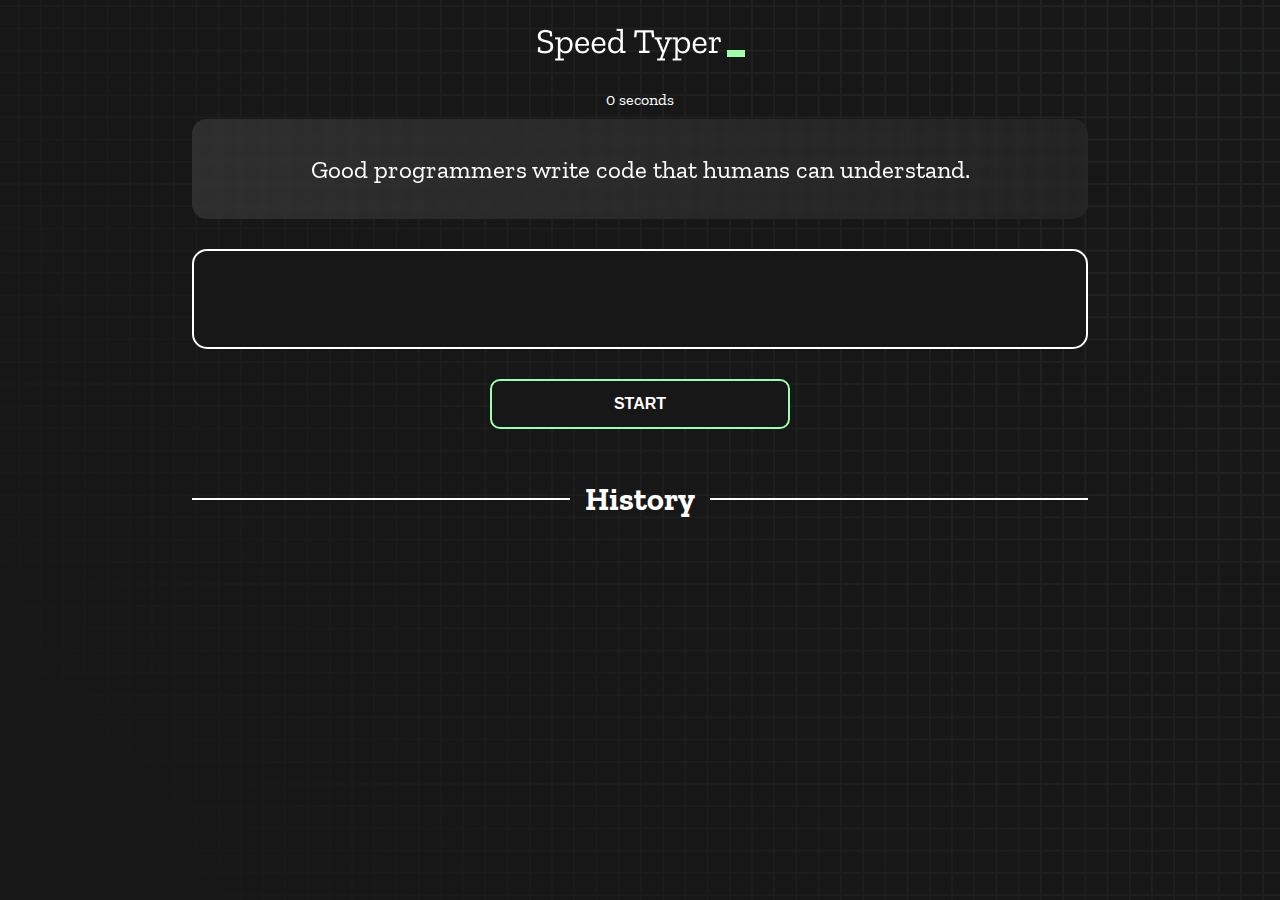
==== index.html @ 53803b2c "added" ====
<!DOCTYPE html>
<html lang="en">

<head>
    <meta charset="UTF-8" />
    <meta http-equiv="X-UA-Compatible" content="IE=edge" />
    <meta name="viewport" content="width=device-width, initial-scale=1.0" />
    <title>Speed Monster Mamun</title>
    <link rel="stylesheet" href="styles.css" />
    <link rel="preconnect" href="https://fonts.googleapis.com" />
    <link rel="preconnect" href="https://fonts.gstatic.com" crossorigin />
    <link href="https://fonts.googleapis.com/css2?family=Zilla+Slab:wght@300;400;500&display=swap" rel="stylesheet" />
</head>

<body>
    <h1 class="title"><img src="./logo.png" /></h1>
    <div id="show-time">0 seconds</div>

    <div class="box-container">
        <div id="question"></div>

        <div id="display" class="inactive"></div>

        <div class="buttons">
            <button id="starts">START</button>
        </div>

        <div class="divider-container">
            <div class="line"></div>
            <h1 class="title2">History</h1>
            <div class="line"></div>
        </div>
        <div id="histories"></div>
    </div>

    <div id="countdown"></div>
    <div id="modal-background" class="hidden"></div>
    <div id="result" class="hidden"></div>

    <script src="./history.js"></script>
    <script src="./script.js"></script>
</body>

</html>
---- styles.css ----
* {
  padding: 0;
  margin: 0;
  box-sizing: border-box;
}

body {
  background-image: url("./bg.png");
  background-size: cover;
  background-position: left top;
  font-family: "Zilla Slab", serif;
}

.box-container {
  width: 70%;
  margin: 0 auto;
}

#question {
  height: 100px;
  display: flex;
  align-items: center;
  justify-content: center;
  color: white;
  font-size: 25px;
  border-radius: 15px;
  background: rgb(255, 255, 255);
  background: linear-gradient(
    92.49deg,
    rgba(255, 255, 255, 0.1) 0.18%,
    rgba(255, 255, 255, 0.05) 99.85%
  );
  backdrop-filter: blur(5px);
  margin-bottom: 30px;
}

#display {
  height: 100px;
  display: flex;
  flex-wrap: wrap;
  align-items: center;
  padding-left: 5rem;
  color: white;
  font-size: 32px;
  background-color: #171717;
  border: 2px solid #9dffad;
  border-radius: 15px;
}

#countdown {
  position: fixed;
  height: 100vh;
  width: 100vw;
  background-color: rgba(0, 0, 0, 0.8);
  top: 0;
  left: 0;
  display: flex;
  align-items: center;
  justify-content: center;
  font-size: 3rem;
  color: white;
  display: none;
}
#result {
  position: fixed;
  top: 10%; 
  left: 10%;
  transform: translate(-50%, -50%);
  height: 250px;
  width: 400px;
  background-color: #171717;
  border-radius: 15px;
  border: 2px solid #9dffad;
  color: white;
  text-align: center;
  padding: 2rem;
}
#show-time{
  text-align: center;
  color: white;
  margin: 10px 0;
}

.green {
  color: #9dffad;
}
.red {
  color: #eb6565;
}
.bold {
  font-weight: 700;
}
.inactive {
  border: 2px solid white !important;
}
.hidden {
  display: none;
}
.title {
  text-align: center;
  color: white;
  margin: 20px 0;
}

.divider-container {
  height: 80px;
  display: flex;
  justify-content: center;
  align-items: center;
  gap: 15px;
  margin: 0 auto;
}

.line {
  height: 2px;
  background: white;
  width: 100%;
}

.title2 {
  color: white;
  display: block;
}

.buttons {
  display: flex;
  justify-content: center;
  margin: 30px 0;
}
button {
  padding: 10px 20px;
  border: none;
  font-size: 16px;
  font-weight: bold;
  width: 300px;
  height: 50px;
  color: white;
  background-color: #171717;
  border-radius: 10px;
  border: 2px solid #9dffad;
  cursor: pointer;
}

#histories {
  display: flex;
  flex-wrap: wrap;
  justify-content: space-around;
}

.card {
  width: 100%;
  height: 100%;
  padding: 50px;
  display: flex;
  justify-content: space-between;
  align-items: center;
  padding: 20px 30px;
  color: white;
  border-radius: 15px;
  background: rgb(255, 255, 255);
  background: linear-gradient(
    92.49deg,
    rgba(255, 255, 255, 0.1) 0.18%,
    rgba(255, 255, 255, 0.05) 99.85%
  );
  backdrop-filter: blur(5px);
  margin-bottom: 30px;
}

#modal-background {
  background: rgb(255, 255, 255);
  background: linear-gradient(
    92.49deg,
    rgba(255, 255, 255, 0.1) 0.18%,
    rgba(255, 255, 255, 0.05) 99.85%
  );
  backdrop-filter: blur(5px);
  height: 100vh;
  width: 100%;
  position: fixed;
  top: 0;
}

@media only screen and (max-width: 700px) {
  .box-container {
    padding: 0 20px;
    width: 100%;
  }
  .card {
    flex-direction: column;
  }
}
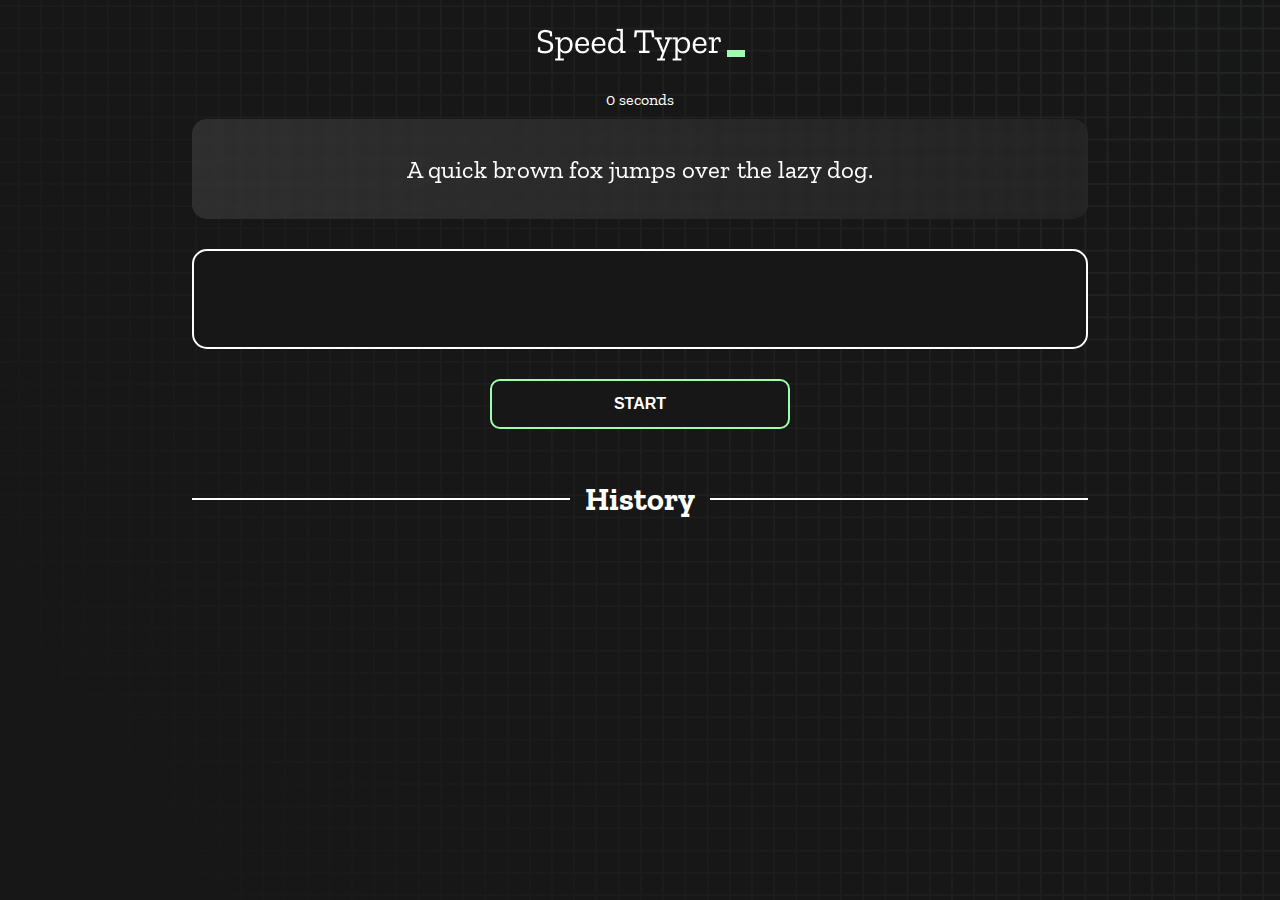
==== commit ea6c2b73: "second" ====
--- a/index.html
+++ b/index.html
@@ -5,7 +5,7 @@
     <meta charset="UTF-8" />
     <meta http-equiv="X-UA-Compatible" content="IE=edge" />
     <meta name="viewport" content="width=device-width, initial-scale=1.0" />
-    <title>Speed Monster Mamun</title>
+    <title>Speed Monster somthing</title>
     <link rel="stylesheet" href="styles.css" />
     <link rel="preconnect" href="https://fonts.googleapis.com" />
     <link rel="preconnect" href="https://fonts.gstatic.com" crossorigin />
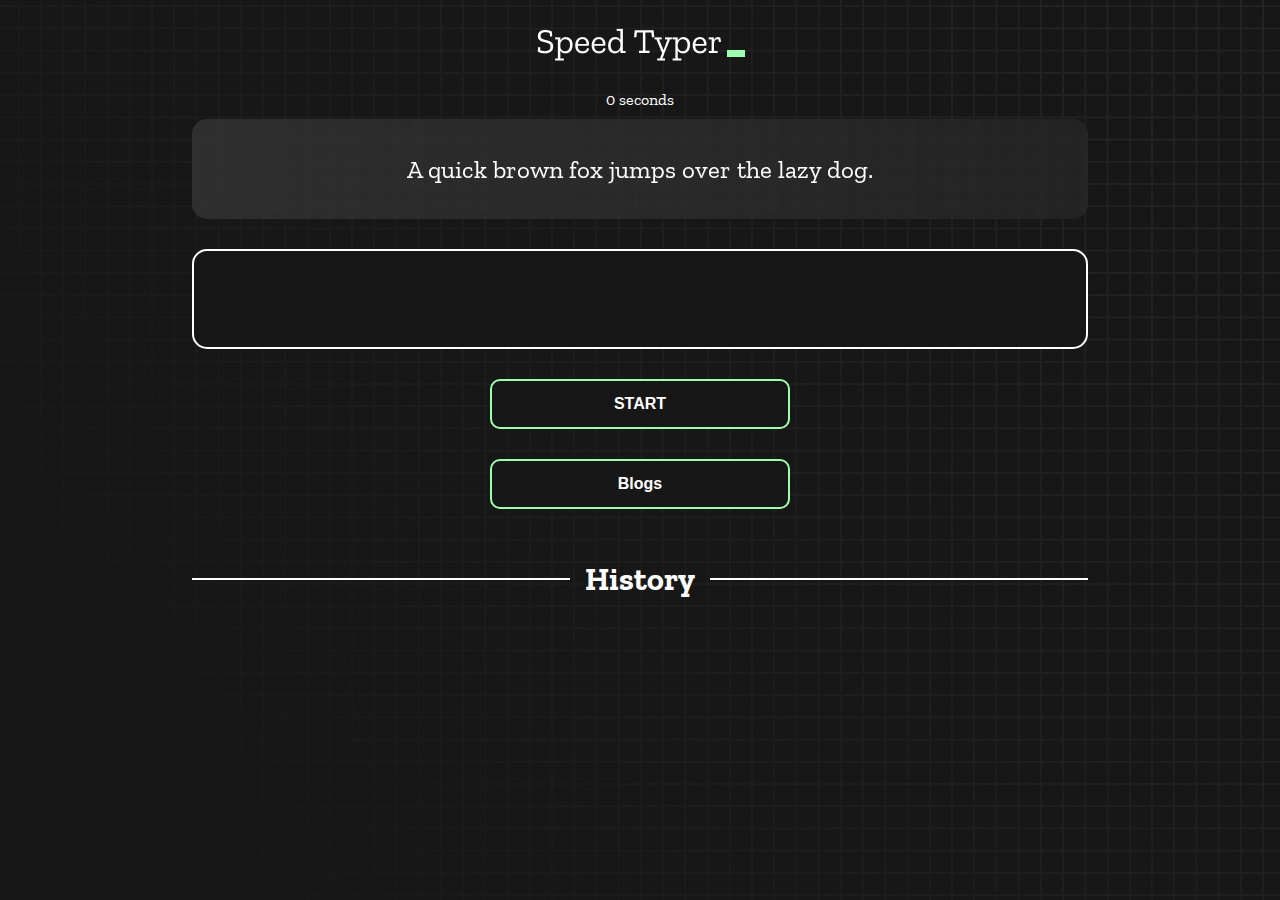
==== commit f1c5b49c: "added blogs.html" ====
--- a/index.html
+++ b/index.html
@@ -24,6 +24,9 @@
         <div class="buttons">
             <button id="starts">START</button>
         </div>
+        <div class="buttons">
+            <a href="./blogs.html"> <button>Blogs</button></a>
+        </div>
 
         <div class="divider-container">
             <div class="line"></div>
--- a/styles.css
+++ b/styles.css
@@ -1,192 +1,188 @@
 * {
-  padding: 0;
-  margin: 0;
-  box-sizing: border-box;
+    padding: 0;
+    margin: 0;
+    box-sizing: border-box;
 }
 
 body {
-  background-image: url("./bg.png");
-  background-size: cover;
-  background-position: left top;
-  font-family: "Zilla Slab", serif;
+    background-image: url("./bg.png");
+    background-size: cover;
+    background-position: left top;
+    font-family: "Zilla Slab", serif;
 }
 
 .box-container {
-  width: 70%;
-  margin: 0 auto;
+    width: 70%;
+    margin: 0 auto;
 }
 
 #question {
-  height: 100px;
-  display: flex;
-  align-items: center;
-  justify-content: center;
-  color: white;
-  font-size: 25px;
-  border-radius: 15px;
-  background: rgb(255, 255, 255);
-  background: linear-gradient(
-    92.49deg,
-    rgba(255, 255, 255, 0.1) 0.18%,
-    rgba(255, 255, 255, 0.05) 99.85%
-  );
-  backdrop-filter: blur(5px);
-  margin-bottom: 30px;
+    height: 100px;
+    display: flex;
+    align-items: center;
+    justify-content: center;
+    color: white;
+    font-size: 25px;
+    border-radius: 15px;
+    background: rgb(255, 255, 255);
+    background: linear-gradient( 92.49deg, rgba(255, 255, 255, 0.1) 0.18%, rgba(255, 255, 255, 0.05) 99.85%);
+    backdrop-filter: blur(5px);
+    margin-bottom: 30px;
 }
 
 #display {
-  height: 100px;
-  display: flex;
-  flex-wrap: wrap;
-  align-items: center;
-  padding-left: 5rem;
-  color: white;
-  font-size: 32px;
-  background-color: #171717;
-  border: 2px solid #9dffad;
-  border-radius: 15px;
+    height: 100px;
+    display: flex;
+    flex-wrap: wrap;
+    align-items: center;
+    padding-left: 5rem;
+    color: white;
+    font-size: 32px;
+    background-color: #171717;
+    border: 2px solid #9dffad;
+    border-radius: 15px;
 }
 
 #countdown {
-  position: fixed;
-  height: 100vh;
-  width: 100vw;
-  background-color: rgba(0, 0, 0, 0.8);
-  top: 0;
-  left: 0;
-  display: flex;
-  align-items: center;
-  justify-content: center;
-  font-size: 3rem;
-  color: white;
-  display: none;
+    position: fixed;
+    height: 100vh;
+    width: 100vw;
+    background-color: rgba(0, 0, 0, 0.8);
+    top: 0;
+    left: 0;
+    display: flex;
+    align-items: center;
+    justify-content: center;
+    font-size: 3rem;
+    color: white;
+    display: none;
 }
+
 #result {
-  position: fixed;
-  top: 10%; 
-  left: 10%;
-  transform: translate(-50%, -50%);
-  height: 250px;
-  width: 400px;
-  background-color: #171717;
-  border-radius: 15px;
-  border: 2px solid #9dffad;
-  color: white;
-  text-align: center;
-  padding: 2rem;
+    position: fixed;
+    top: 10%;
+    left: 25%;
+    transform: translate(50%, 50%);
+    height: 250px;
+    width: 400px;
+    background-color: #171717;
+    border-radius: 15px;
+    border: 2px solid #9dffad;
+    color: white;
+    text-align: center;
+    padding: 2rem;
 }
-#show-time{
-  text-align: center;
-  color: white;
-  margin: 10px 0;
+
+#show-time {
+    text-align: center;
+    color: white;
+    margin: 10px 0;
 }
 
 .green {
-  color: #9dffad;
+    color: #9dffad;
 }
+
 .red {
-  color: #eb6565;
+    color: #eb6565;
 }
+
 .bold {
-  font-weight: 700;
+    font-weight: 700;
 }
+
 .inactive {
-  border: 2px solid white !important;
+    border: 2px solid white !important;
 }
+
 .hidden {
-  display: none;
+    display: none;
 }
+
 .title {
-  text-align: center;
-  color: white;
-  margin: 20px 0;
+    text-align: center;
+    color: white;
+    margin: 20px 0;
 }
 
 .divider-container {
-  height: 80px;
-  display: flex;
-  justify-content: center;
-  align-items: center;
-  gap: 15px;
-  margin: 0 auto;
+    height: 80px;
+    display: flex;
+    justify-content: center;
+    align-items: center;
+    gap: 15px;
+    margin: 0 auto;
 }
 
 .line {
-  height: 2px;
-  background: white;
-  width: 100%;
+    height: 2px;
+    background: white;
+    width: 100%;
 }
 
 .title2 {
-  color: white;
-  display: block;
+    color: white;
+    display: block;
 }
 
 .buttons {
-  display: flex;
-  justify-content: center;
-  margin: 30px 0;
+    display: flex;
+    justify-content: center;
+    margin: 30px 0;
 }
+
 button {
-  padding: 10px 20px;
-  border: none;
-  font-size: 16px;
-  font-weight: bold;
-  width: 300px;
-  height: 50px;
-  color: white;
-  background-color: #171717;
-  border-radius: 10px;
-  border: 2px solid #9dffad;
-  cursor: pointer;
+    padding: 10px 20px;
+    border: none;
+    font-size: 16px;
+    font-weight: bold;
+    width: 300px;
+    height: 50px;
+    color: white;
+    background-color: #171717;
+    border-radius: 10px;
+    border: 2px solid #9dffad;
+    cursor: pointer;
 }
 
 #histories {
-  display: flex;
-  flex-wrap: wrap;
-  justify-content: space-around;
+    display: flex;
+    flex-wrap: wrap;
+    justify-content: space-around;
 }
 
 .card {
-  width: 100%;
-  height: 100%;
-  padding: 50px;
-  display: flex;
-  justify-content: space-between;
-  align-items: center;
-  padding: 20px 30px;
-  color: white;
-  border-radius: 15px;
-  background: rgb(255, 255, 255);
-  background: linear-gradient(
-    92.49deg,
-    rgba(255, 255, 255, 0.1) 0.18%,
-    rgba(255, 255, 255, 0.05) 99.85%
-  );
-  backdrop-filter: blur(5px);
-  margin-bottom: 30px;
+    width: 100%;
+    height: 100%;
+    padding: 50px;
+    display: flex;
+    justify-content: space-between;
+    align-items: center;
+    padding: 20px 30px;
+    color: white;
+    border-radius: 15px;
+    background: rgb(255, 255, 255);
+    background: linear-gradient( 92.49deg, rgba(255, 255, 255, 0.1) 0.18%, rgba(255, 255, 255, 0.05) 99.85%);
+    backdrop-filter: blur(5px);
+    margin-bottom: 30px;
 }
 
 #modal-background {
-  background: rgb(255, 255, 255);
-  background: linear-gradient(
-    92.49deg,
-    rgba(255, 255, 255, 0.1) 0.18%,
-    rgba(255, 255, 255, 0.05) 99.85%
-  );
-  backdrop-filter: blur(5px);
-  height: 100vh;
-  width: 100%;
-  position: fixed;
-  top: 0;
+    background: rgb(255, 255, 255);
+    background: linear-gradient( 92.49deg, rgba(255, 255, 255, 0.1) 0.18%, rgba(255, 255, 255, 0.05) 99.85%);
+    backdrop-filter: blur(5px);
+    height: 100vh;
+    width: 100%;
+    position: fixed;
+    top: 0;
 }
 
 @media only screen and (max-width: 700px) {
-  .box-container {
-    padding: 0 20px;
-    width: 100%;
-  }
-  .card {
-    flex-direction: column;
-  }
-}
+    .box-container {
+        padding: 0 20px;
+        width: 100%;
+    }
+    .card {
+        flex-direction: column;
+    }
+}